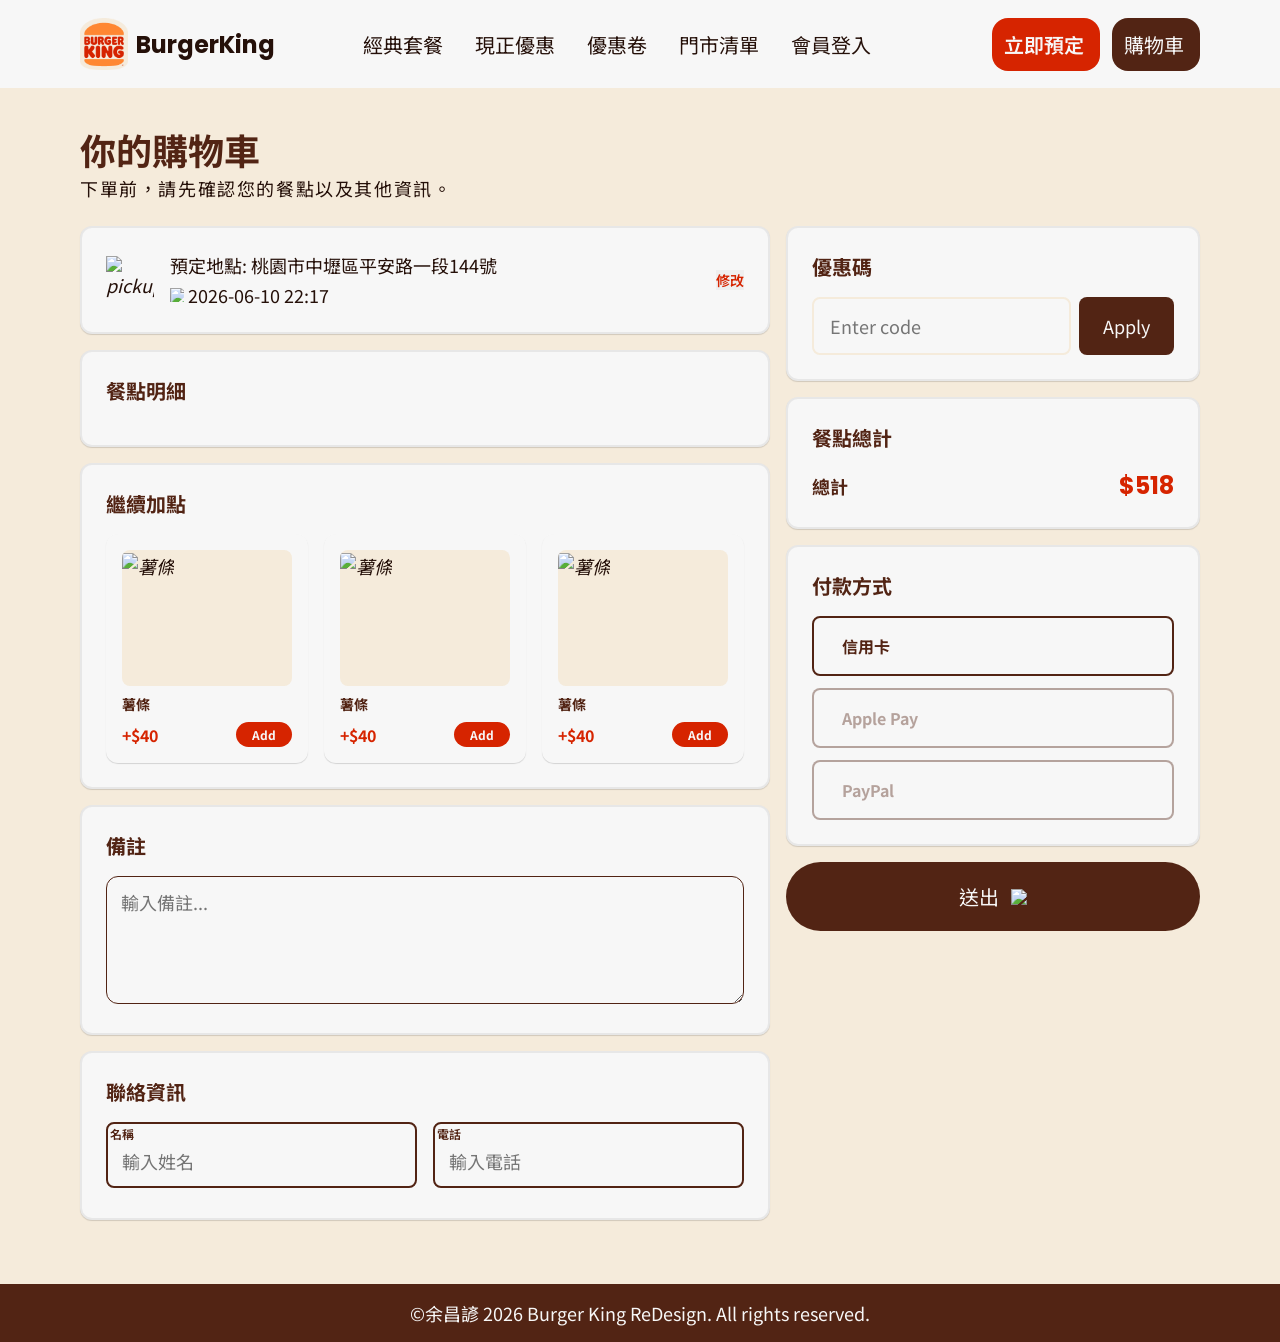
==== cart.html @ ab944189 "cart page render" ====
<!DOCTYPE html>
<html lang="en">

<head>
    <meta charset="UTF-8">
    <meta name="viewport" content="width=device-width, initial-scale=1.0">
    <title>Document</title>

    <head>
        <meta charset="UTF-8">
        <meta name="viewport" content="width=device-width, initial-scale=1.0">
        <meta name="description" content="漢堡王官方網站。提供經典火烤牛肉華堡、美味炸雞、點心及期間限定新品。立即線上點餐，查詢全台門市資訊與最新超值優惠券！">
        <title>BurgerKing</title>

        <!--==========FAVICON==========-->
        <link rel="icon" type="image/png" href="./favicon-96x96.png" sizes="96x96" />
        <link rel="icon" type="image/svg+xml" href="./favicon.svg" />
        <link rel="shortcut icon" href="./favicon.ico" />
        <link rel="apple-touch-icon" sizes="180x180" href="./apple-touch-icon.png" />
        <meta name="apple-mobile-web-app-title" content="BurgerKing" />
        <link rel="manifest" href="./site.webmanifest" />

        <!--==========REMIX ICON==========-->
        <link rel="stylesheet" href="https://cdnjs.cloudflare.com/ajax/libs/remixicon/4.6.0/remixicon.css">

        <!--==========CSS==========-->
        <link rel="stylesheet" href="./styles/shared.css">
        <link rel="stylesheet" href="./styles/main.css">
        <link rel="stylesheet" href="./styles/cart.css">
    </head>
</head>

<body>
    <!-- ==========HEADER========== -->
    <header id="header" class="header">
        <nav class="nav container">
            <div class="nav__links">
                <a href="./index.html" class="nav__logo popping-font">
                    <img src="./images/logo.png" alt="Logo">
                    <span>BurgerKing</span>
                </a>

                <div class="nav__menu" id="nav-menu">
                    <ul class="nav__list">
                        <li><a href="./menu.html" class="nav__link">經典套餐</a></li>
                        <li><a href="#" class="nav__link">現正優惠</a></li>
                        <li><a href="#" class="nav__link">優惠卷</a></li>
                        <li><a href="#" class="nav__link">門市清單</a></li>
                        <li><a href="#" class="nav__link">會員登入</a></li>
                    </ul>

                    <!-- Socials -->
                    <div class="nav__socials">
                        <a href="https://www.facebook.com/BurgerKingTW/?locale=zh_TW" class="nav__social-link"
                            target="_blank">
                            <img src="./images/facebook-icon.svg" alt="facebook">
                        </a>
                        <a href="https://www.instagram.com/burgerking_tw/" class="nav__social-link" target="_blank">
                            <img src="./images/instagram-icon.svg" alt="instagram">
                        </a>
                        <a href="https://www.threads.com/@burgerking_tw?hl=zh-tw" class="nav__social-link"
                            target="_blank">
                            <img src="./images/threads.svg" alt="threads">
                        </a>
                        <a href="https://page.line.me/188tlqyu?openQrModal=true" class="nav__social-link"
                            target="_blank">
                            <img src="./images/line.png" alt="line">
                        </a>
                    </div>
                </div>

            </div>
            <!-- Actions -->
            <div class="nav__actions">
                <a href="#order" class="nav__action nav__action-order">立即預定<i class="ri-restaurant-line"></i></a>
                <a href="#" class="nav__action nav__action-cart"><span>購物車</span><i
                        class="ri-shopping-cart-2-fill"></i></a>
                <a href="#" class="nav__action nav__action-member"><i class="ri-user-fill"></i></a>

                <!-- Toggle Button -->
                <div class="nav__toggle" id="nav-toggle">
                    <i class="ri-menu-line"></i>
                </div>
            </div>
        </nav>

        <!-- Order Info -->
        <div id="order-info" class="header__order-info">
            <div class="container">
                <span></span>
                <!-- Modify-Button -->
                <button type="button" id="modify-button">修改</button>
            </div>
        </div>
    </header>
    <!-- ==========MAIN========== -->
    <main class="main">
        <section class="section cart-page">
            <div class="container cart-page__container">
                <div class="cart-page__intro">
                    <h1 class="cart-page__title">你的購物車</h1>
                    <p class="cart-page__subtitle">下單前，請先確認您的餐點以及其他資訊。</p>
                </div>

                <div class="cart-page__content">
                    <div class="cart-page__main">
                        <section class="card card--pickup">
                            <div class="card__pickup-info">
                                <img class="pickup-card__icon"
                                    src="https://www.figma.com/api/mcp/asset/c7852046-02f6-4cb2-a189-861fefd452c1"
                                    alt="pickup icon" />
                                <div class="pickup-card__details">
                                    <div class="pickup-card__row">
                                        <span class="pickup-card__text">預定地點:</span>
                                        <span class="pickup-card__text">桃園市中壢區平安路一段144號</span>
                                    </div>
                                    <div class="pickup-card__row">
                                        <img class="quantity-control__icon"
                                            src="https://www.figma.com/api/mcp/asset/c4448ecb-9033-43ff-9826-5d9e1d7aff9e"
                                            alt="time icon" />
                                        <span class="pickup-card__text">2026-06-10 22:17</span>
                                    </div>
                                </div>
                            </div>
                            <button class="pickup-card__button" type="button">修改</button>
                        </section>

                        <section class="card">
                            <h2 class="section-title">餐點明細</h2>
                            <ul id="order-list" class="order__list">
                            </ul>
                        </section>

                        <section class="card">
                            <h2 class="section-title">繼續加點</h2>
                            <div class="addon-list">
                                <article class="addon-card">
                                    <div class="addon-card__image">
                                        <img src="https://www.figma.com/api/mcp/asset/be5968bc-6c50-48ff-abea-96df9eb266c2"
                                            alt="薯條" />
                                    </div>
                                    <h3 class="addon-card__title">薯條</h3>
                                    <div class="addon-card__footer">
                                        <span class="addon-card__price">+$40</span>
                                        <button class="addon-card__button" type="button">Add</button>
                                    </div>
                                </article>
                                <article class="addon-card">
                                    <div class="addon-card__image">
                                        <img src="https://www.figma.com/api/mcp/asset/be5968bc-6c50-48ff-abea-96df9eb266c2"
                                            alt="薯條" />
                                    </div>
                                    <h3 class="addon-card__title">薯條</h3>
                                    <div class="addon-card__footer">
                                        <span class="addon-card__price">+$40</span>
                                        <button class="addon-card__button" type="button">Add</button>
                                    </div>
                                </article>
                                <article class="addon-card">
                                    <div class="addon-card__image">
                                        <img src="https://www.figma.com/api/mcp/asset/be5968bc-6c50-48ff-abea-96df9eb266c2"
                                            alt="薯條" />
                                    </div>
                                    <h3 class="addon-card__title">薯條</h3>
                                    <div class="addon-card__footer">
                                        <span class="addon-card__price">+$40</span>
                                        <button class="addon-card__button" type="button">Add</button>
                                    </div>
                                </article>
                            </div>
                        </section>

                        <section class="card textarea-card">
                            <h2 class="section-title">備註</h2>
                            <textarea class="note__textarea" placeholder="輸入備註..."></textarea>
                        </section>

                        <section class="card">
                            <h2 class="section-title">聯絡資訊</h2>
                            <div class="contact-form">
                                <label class="field">
                                    <span class="field__label">名稱</span>
                                    <input class="field__input" type="text" value="" placeholder="輸入姓名" />
                                </label>
                                <label class="field">
                                    <span class="field__label">電話</span>
                                    <input class="field__input" type="text" value="" placeholder="輸入電話" />
                                </label>
                            </div>
                        </section>
                    </div>

                    <aside class="cart-page__sidebar">
                        <section class="card">
                            <h2 class="section-title">優惠碼</h2>
                            <div class="promo-card__form">
                                <input class="promo-card__input" type="text" placeholder="Enter code" />
                                <button class="promo-card__button" type="button">Apply</button>
                            </div>
                        </section>

                        <section class="card">
                            <h2 class="section-title">餐點總計</h2>
                            <div class="summary-card__row">
                                <span class="summary-card__label">總計</span>
                                <span class="summary-card__value">$518</span>
                            </div>
                        </section>

                        <section class="card">
                            <h2 class="section-title">付款方式</h2>
                            <div class="payment-options">
                                <label class="payment-option payment-option--active">
                                    <i class="ri-bank-card-line payment-option__icon"></i>
                                    <span class="payment-option__label">信用卡</span>
                                    <i class="ri-radio-button-fill payment-option__radio"></i>
                                </label>
                                <label class="payment-option">
                                    <i class="ri-wallet-line payment-option__icon"></i>
                                    <span class="payment-option__label">Apple Pay</span>
                                    <i class="ri-radio-button-fill payment-option__radio"></i>
                                </label>
                                <label class="payment-option">
                                    <i class="ri-paypal-line payment-option__icon"></i>
                                    <span class="payment-option__label">PayPal</span>
                                    <i class="ri-radio-button-fill payment-option__radio"></i>
                                </label>
                            </div>
                        </section>

                        <button class="submit-button" type="button">
                            <span>送出</span>
                            <img class="submit-button__icon"
                                src="https://www.figma.com/api/mcp/asset/ca2f318b-9479-4e0a-8581-3a0efdaa0ff8"
                                alt="submit" />
                        </button>
                    </aside>
                </div>
            </div>
        </section>
    </main>

    <!-- ==========FOOTER========== -->
    <footer class="footer">
        <div class="footer__copyright">
            ©余昌諺 2026 Burger King ReDesign. All rights reserved.
        </div>
    </footer>
    <!-- ==========SHARED JS========== -->
    <script src="./scripts/shared.js"></script>

    <!-- ==========MENU JS========== -->
    <script src="./scripts/cart.js"></script>
</body>

</html>
---- styles/shared.css ----
/* =================== GOOGLE FONTS ========================== */
@import url('https://fonts.googleapis.com/css2?family=Noto+Sans+TC:wght@100..900&display=swap');
@import url('https://fonts.googleapis.com/css2?family=Poppins:wght@300;500;700;900&display=swap');


/* =================== VARIABLES CSS ========================== */
:root {
    --header-height: 5.5rem;
    --order-info-height: 3.5rem;
    /* ==========Colors========== */
    /*Color mode HSL(hue, saturation, lightness)*/
    --first-color: hsla(15, 60%, 20%);
    --first-color-opacity: hsla(15, 60%, 20%, .4);

    --second-color: hsla(25, 100%, 60%);
    --third-color: hsla(10, 100%, 42%);

    --text-color: hsl(15, 60%, 9%);

    --body-color: hsl(36, 56%, 91%);
    --white-color: hsl(0, 0%, 97%);

    --section-color: hsla(15, 60%, 20%, .05);
    --card-stroke-color: hsla(0, 0%, 55%, .15);
    --card-shadow-color: hsla(0, 0%, 0%, .15);

    --scroll-bar-color: hsl(36, 56%, 81%);
    --scroll-thumb-color: hsla(25, 100%, 60%, .7);

    /* ========== Font and typography ========== */
    --body-font: "Noto Sans TC", sans-serif;
    --en-font: "Poppins", sans-serif;

    /* phone size */
    --h1-font-size: 2rem;
    --h2-font-size: 1.5rem;
    --h3-font-size: 1rem;
    --normal-font-size: 1rem;
    --small-font-size: .813rem;

    /* ========== Others ========== */
    --card-border-radious: 2rem;
    --button-border-radious: 1rem;
    --shadow-anime-time: .4s;

}

/* =================== Responsive typography ========================== */
/* desktop size 968 / 1150 */
@media screen and (min-width: 1150px) {
    :root {
        --h1-font-size: 2.25rem;
        --h2-font-size: 1.5rem;
        --h3-font-size: 1.25rem;
        --normal-font-size: 1.125rem;
        --small-font-size: .813rem;
    }
}

/* ================== CSS RESET / BASE ========================= */
* {
    box-sizing: border-box;
    padding: 0;
    margin: 0;
}

html {
    scroll-behavior: smooth;
}

body,
input,
textarea,
button {
    font-family: var(--body-font);
    font-size: var(--normal-font-size);
}

body {
    background-color: var(--body-color);
    color: var(--text-color);
}

input,
button,
textarea {
    border: none;
    outline: none;
}

button {
    cursor: pointer;
}

h1,
h2,
h3 {
    font-weight: bold;
}

p {
    line-height: 150%;
    letter-spacing: .1rem;
}

ul {
    list-style: none;
}

a {
    text-decoration: none;
}

img {
    max-width: 100%;
    height: auto;
    vertical-align: middle;
    /* replace display block */
    font-style: italic;
    /* img alt */
    object-fit: cover;
}

/*=============== REUSABLE CSS CLASSES ===============*/
.section {
    padding-block: 3rem;
}

.section__title {
    font-size: var(--h2-font-size);
    text-align: center;
    margin-bottom: 2rem;
}

.container {
    max-width: 1120px;
    margin-left: 1.5rem;
    margin-right: 1.5rem;
}

.main {
    overflow: clip;
}

.popping-font {
    color: var(--text-color);
    font-family: var(--en-font);
    font-size: 1.5rem;
    font-weight: bold;
}

/*=============== HEADER ===============*/
.header {
    position: fixed;
    z-index: 1000;
    width: 100%;
    top: 0;
    left: 0;
    background-color: var(--white-color);
    transition: box-shadow var(--shadow-anime-time);
}

.nav {
    height: var(--header-height);
    display: flex;
    justify-content: space-between;
    align-items: center;
}

.nav__logo {
    display: flex;
    align-items: center;
    column-gap: .5rem;
}

.nav__logo img {
    width: 48px;
}

.nav__logo span {
    display: none;
}

.nav__actions {
    display: flex;
    align-items: center;
    column-gap: .75rem;
}

.nav__action,
.nav__toggle {
    display: flex;
    align-items: center;
    column-gap: .25rem;
    padding: .75rem;
    color: var(--white-color);
    background-color: var(--first-color);
    border-radius: var(--button-border-radious);
    font-size: 1.25rem;
    transition: box-shadow var(--shadow-anime-time);
}

.nav__action:hover,
.nav__toggle:hover {
    box-shadow: 0 0 12px var(--second-color);
}

.nav__action-order {
    background-color: var(--third-color);
    font-size: var(--h3-font-size);
    font-weight: 600;
}

.nav__action-cart span {
    display: none;
}

.nav__action-member {
    display: none;
}

.nav__toggle {
    background-color: var(--first-color);
    color: var(--white-color);
    cursor: pointer;
    display: flex;
}

/*Navigation for mobile devices*/
@media screen and (max-width: 1150px) {
    .nav__menu {
        position: fixed;
        z-index: 100;
        width: 100%;
        top: -120%;
        left: 0;
        background-color: var(--white-color);
        box-shadow: 0 4px 16px var(--card-shadow-color);
        transition: top .4s;
    }

    .nav__socials {
        padding-block: 2rem;
        display: flex;
        justify-content: center;
        column-gap: 1.5rem;
    }

    .nav__link:hover {
        border-bottom: solid 1px var(--second-color);
    }

    .nav__social-link img {
        width: 48px;
        padding: .5rem;
        border-radius: .5rem;
        transition: transform .4s;
    }

    .nav__social-link img:hover {
        transform: translateY(-8px);
        box-shadow: 0 4px 8px var(--card-shadow-color);
    }

}

.nav__list {
    display: flex;
    flex-direction: column;
    padding-inline: 1.5rem;
}

.nav__link {
    width: 100%;
    display: flex;
    justify-content: center;
    font-size: var(--h3-font-size);
    color: var(--text-color);
    transition: color .4s, border-bottom .4s;
    padding-block: 1.25rem;
    border-bottom: solid 1px var(--text-color);
}

.nav__link:hover {
    color: var(--second-color);
}

.header__order-info {
    display: none;
    align-items: center;
    justify-content: center;
    height: var(--order-info-height);
    background-color: var(--third-color);
    color: var(--white-color);
}

.header__order-info .container {
    display: flex;
    align-items: center;
    column-gap: 1rem;
}

.header__order-info button {
    width: 80px;
    background-color: var(--white-color);
    color: var(--text-color);
    border-radius: var(--button-border-radious);
}

/* show order info */
.show-info {
    display: flex;
}

/* show menu */
.show-menu {
    top: var(--header-height);
}

/* scroll header */
.scroll-header {
    box-shadow: 0 2px 16px var(--card-shadow-color);
}

/*=============== CARD ===============*/
.card {
    width: 260px;
    padding: 1rem 1rem 1.5rem 1rem;
    background-color: var(--white-color);
    box-shadow: 0 2px 12px var(--card-shadow-color);
    border-radius: var(--card-border-radious);
    border: solid 2px var(--card-stroke-color);
    overflow: clip;
}

.card__img {
    width: 100%;
}

.card__info {
    display: grid;
    row-gap: .75rem;
}

.card__info>div {
    display: flex;
    justify-content: space-between;
    align-items: center;
}

.card__price {
    font-size: var(--h2-font-size);
    font-family: var(--en-font);
    color: var(--first-color);
    font-weight: bold;
}

.card__icon {
    background-color: var(--third-color);
    font-size: 1.5rem;
    color: var(--white-color);
    padding: .5rem;
    border-radius: .5rem;
    transition: transform .4s, box-shadow .4s;
}

.card__icon:hover {
    transform: translateY(-.5rem);
    box-shadow: 0 4px 12px var(--card-shadow-color);
}

/*=============== SCROLL UP ===============*/
.scroll__up {
    position: fixed;
    z-index: 100;
    right: 2rem;
    bottom: -50%;
    background-color: var(--second-color);
    color: var(--first-color);
    box-shadow: 0 2px 16px var(--card-shadow-color);
    padding: .75rem;
    display: inline-flex;
    border-radius: .5rem;
    transition: transform .4s, bottom .4s;
}

.scroll__up i {
    font-size: 1rem;
    color: var(--text-color)
}

.scroll__up:hover {
    transform: translateY(-.5rem);
}

/*show scroll*/
.show-scroll {
    bottom: 3rem;
}

/*scroll for large devices*/
@media screen and (min-width:1150px) {
    .scroll__up {
        right: 3rem;
    }

    .scroll__up i {
        font-size: 1.25rem;
    }
}

/*=============== SCROLL BAR ===============*/
::-webkit-scrollbar {
    width: .75rem;
}

::-webkit-scrollbar-track {
    background-color: var(--scroll-bar-color);
}

::-webkit-scrollbar-thumb {
    background-color: var(--scroll-thumb-color);
}
---- styles/main.css ----
/*=============== HOME ===============*/
.home {
    padding-top: var(--header-height);
}

/*=============== POPULAR ===============*/
.popular {
    background-color: var(--section-color);
    position: relative;
    overflow: clip;
}

.popular__container {
    display: grid;
    grid-template-columns: 100%;
    padding-block: 1rem;
    overflow: clip;
}

.popular__swiper {
    justify-content: center;
}

.popular__card {
    cursor: pointer;
}

/*====Swiper====*/
.home__swiper {
    overflow: visible;
    margin-inline: initial
}

.popular__swiper {
    margin-inline: 1rem;
    margin-block: 1rem 4rem;
    overflow: visible;
}


.home__pagination .swiper-pagination-bullet {
    width: 2rem;
    height: .5rem;
    border-radius: 1rem;
    background-color: var(--white-color);
    transition: .3s;
}

.popular__card {
    transition: transform .4s;
}

.popular__card.swiper-slide-active {
    transform: scale(1.1);
}

.popular__pagination .swiper-pagination-bullet {
    width: 1.5rem;
    height: .25rem;
    border-radius: 1rem;
    background-color: var(--first-color);
    transition: .3s;
}

.popular .swiper-pagination {
    bottom: -3.5rem;
}


/*=============== MENU ===============*/
.menu__category {
    display: grid;
    gap: 2rem;
    grid-template-columns: repeat(2, auto);
    place-items: center;
    justify-content: center;
}

.category__item {
    width: 140px;
    background-color: var(--white-color);
    border-radius: var(--card-border-radious);
    box-shadow: 2px 4px 16px var(--card-shadow-color);
    position: relative;
    overflow: clip;
}

.category__item h3 {
    width: max-content;
    color: var(--white-color);
    position: absolute;
    z-index: 10;
    bottom: 2rem;
    left: 50%;
    transform: translateX(-50%);
    text-shadow: 0px 0px 4px hsla(0, 0%, 0%, .75);
}

.category__item::after {
    content: ' ';
    display: block;
    position: absolute;
    top: 0;
    left: 0;
    width: 100%;
    height: 100%;
    background-color: hsla(0, 0%, 0%, .05);
    transition: background-color .4s;
}

.category__item:hover::after {
    background-color: transparent;
}

/*=============== ORDER ===============*/
.order {
    background-color: var(--section-color);
}

.order__bg {
    display: none;
}

.order__container {
    display: grid;
    row-gap: 2rem;
    background-color: var(--white-color);
    padding-inline: 3.5rem;
    padding-block: 3rem;
}

.order__buttons {
    display: flex;
    padding: .25rem;
    border-radius: 2rem;
    overflow: clip;
    background-color: var(--first-color);
}

.order__button {
    padding-block: 1rem;
    color: var(--white-color);
    border-radius: 2rem;
    flex-grow: 1;
    background-color: transparent;
}

.order__button--active {
    background-color: var(--second-color);
    color: var(--text-color);
}

.order__title .section__title {
    margin-bottom: .5rem;
}

.section__subtitle {
    display: block;
    text-align: center;
}

.order__form {
    display: none;
    row-gap: 1rem;
}

.order__form label {
    display: block;
    margin-bottom: .25rem;
}

.order__form input,
.order__form select {
    width: 100%;
    padding: 1rem;
    border-radius: .5rem;
    border: solid 1px var(--text-color);
    background-color: transparent;
    cursor: pointer;
    font-size: 1rem;
}

.form__container {
    display: flex;
    flex-direction: column;
    row-gap: 1rem;
}

.form__wrapper select {
    appearance: none;
}

.form__wrapper {
    position: relative;
}

.form__wrapper i {
    position: absolute;
    right: 1.25rem;
    bottom: 50%;
    transform: translateY(50%);
    color: var(--text-color);
    font-size: 1.25rem;
    pointer-events: none;
}

.order__form button {
    padding-block: 1rem;
    background-color: var(--third-color);
    color: var(--white-color);
    display: flex;
    justify-content: center;
    align-items: center;
    column-gap: .25rem;
    border-radius: .5rem;
}

.order__form button i {
    font-size: 1.25rem;
}

.order__form button:hover {
    box-shadow: 0 2px 16px var(--card-shadow-color);
}

/*Show Order Form*/
.show-form {
    display: grid;
}

/*=============== FOOTER ===============*/
.footer__info {
    display: none;
}

.footer__container {
    padding-block: 3rem;
}

.footer__nav {
    display: flex;
    flex-direction: column;
    row-gap: 4rem;
}

.footer__nav-list {
    display: grid;
    row-gap: .5rem;
}

.footer__nav-title {
    font-size: var(--h3-font-size);
    color: var(--first-color);
    font-weight: 600;
    border-left: solid 4px var(--second-color);
    padding-left: .5rem;
}

.footer__nav-link {
    color: var(--text-color);
}

.footer__nav-link:hover {
    color: var(--first-color)
}

.footer__copyright {
    background-color: var(--first-color);
    display: flex;
    justify-content: center;
    align-items: center;
    padding: 1rem;
    color: var(--white-color);
    text-align: center;
}



/*=============== BREAKPOINTS ===============*/
/*For medium devuces*/
@media screen and (min-width: 540px) {
    .menu__category {
        grid-template-columns: repeat(3, auto);
    }
}

@media screen and (min-width: 768px) {
    .menu__category {
        grid-template-columns: repeat(4, auto);
    }

    .order {
        position: relative;
        overflow: clip;
    }

    .order__bg {
        display: block;
        position: absolute;
        z-index: 1;
        opacity: .15;
    }

    .order__bg-burger {
        top: 35%;
        left: -10%;
        rotate: 12deg;
    }

    .order__bg-fries {
        top: 0%;
        right: -10%;
        rotate: -12deg;
    }

    .order__container {
        width: 600px;
        margin: auto;
        border-radius: var(--card-border-radious);
        box-shadow: 0 4px 16px var(--card-shadow-color);
        position: relative;
        z-index: 10;
    }

    .footer__nav {
        flex-direction: row;
        justify-content: space-around;
    }

    .footer__nav {
        align-items: start;
    }

    .footer__nav-list li:first-child {
        margin-bottom: 1rem;
    }
}

/*For Large devuces*/
@media screen and (min-width: 1150px) {
    .container {
        margin-inline: auto;
    }

    .section {
        padding-block: 4rem;
    }

    .section__title {
        margin-bottom: 2.5rem;
    }

    .nav__socials {
        display: none;
    }

    .nav__toggle {
        display: none;
    }

    .nav__links {
        display: flex;
        align-items: center;
        column-gap: 4rem;
    }

    .nav__logo span {
        display: block;
    }

    .nav__list {
        flex-direction: row;
        column-gap: 2rem;
    }

    .nav__link {
        border-bottom: none;
    }

    .nav__action-cart span {
        display: block;
    }

    .home__banner img {
        display: block;
        margin-inline: auto;
    }

    .menu__category {
        grid-template-columns: repeat(4, auto);
    }

    .category__item {
        width: 200px;
    }

    .order__container {
        width: 720px;
    }

    .form__container {
        flex-direction: row;
        column-gap: 1rem;
    }

    .form__container>div {
        width: 100%;
    }

    .footer__container {
        display: flex;
        column-gap: 8rem;
    }

    .footer__info {
        display: block;
        width: 500px;
    }

    .footer__data-title {
        font-size: var(--h1-font-size);
        color: var(--third-color);
        margin-bottom: .25rem;
    }

    .footer__social {
        margin-top: 2.5rem;
    }

    .footer__social-title {
        color: var(--second-color);
        margin-bottom: 1rem;
    }

    .social__links {
        display: flex;
        column-gap: 1rem;
    }

    .social__link {
        display: flex;
        color: var(--text-color);
        background-color: var(--white-color);
        font-size: 2.5rem;
        padding: .25rem;
        border-radius: .5rem;
        box-shadow: 0 2px 12px var(--card-shadow-color);
        transition: color .4s, transform .4s;
    }

    .social__link:hover {
        color: var(--second-color);
        transform: translateY(-4px)
    }

    .footer__nav {
        flex-grow: 1;
        justify-content: space-between;

    }
}

/*=============== DIALOG ===============*/
.dialog {
    min-width: 240px;
    text-align: center;
    top: 50%;
    left: 50%;
    transform: translate(-50%, -50%);
    padding: 3rem 1.5rem;
    border: none;
    border-radius: var(--card-border-radious);
    box-shadow: 0 2px 16px hsla(0, 100%, 100%, .3);
}

.dialog i {
    display: block;
    font-size: 3rem;
    color: var(--first-color);
    margin-bottom: 2rem;
}

.dialog__title {
    font-size: var(--h2-font-size);
    color: var(--text-color);
    margin-bottom: .5rem;
}

.dialog__desc {
    color: var(--text-color);
    margin-bottom: 2rem;
}

.dialog__button {
    width: 100%;
    padding-block: 1rem;
    color: var(--white-color);
    background-color: var(--third-color);
    display: flex;
    justify-content: center;
    align-items: center;
    border-radius: .5rem;
}


.dialog::backdrop {
    background-color: var(--first-color-opacity);
}
---- styles/cart.css ----
.cart-page {
    padding: 8rem 0 4rem;
}

.cart-page__intro {
    display: flex;
    flex-direction: column;
    gap: 0.25rem;
    margin-bottom: 1.5rem;
}

.cart-page__title {
    font-size: var(--h1-font-size);
    color: var(--first-color);
    line-height: 1.2;
}

.cart-page__subtitle {
    font-size: var(--normal-font-size);
    color: var(--text-color);
}

.cart-page__content {
    display: grid;
    gap: 1rem;
}

.cart-page__main,
.cart-page__sidebar {
    display: grid;
    gap: 1rem;
}

.card {
    width: initial;
    background-color: var(--white-color);
    border-radius: 0.75rem;
    box-shadow: 0 1px 1px var(--card-shadow-color);
    padding: 1rem;
}

.card--pickup {
    display: flex;
    align-items: center;
    justify-content: space-between;
    gap: 1rem;
}

.card__pickup-info {
    display: flex;
    align-items: center;
    gap: 1rem;
    min-width: 0;
}

.pickup-card__icon {
    flex-shrink: 0;
    width: 3rem;
    height: 3rem;
}

.pickup-card__details {
    display: flex;
    flex-direction: column;
    gap: 0.25rem;
    min-width: 0;
}

.pickup-card__row {
    display: flex;
    align-items: center;
    gap: 0.25rem;
}

.pickup-card__text {
    font-size: var(--normal-font-size);
    color: var(--text-color);
}

.pickup-card__button {
    color: var(--third-color);
    font-weight: 600;
    font-size: 0.875rem;
}

.section-title {
    font-size: 1.25rem;
    color: var(--first-color);
    margin-bottom: 1rem;
}

.order-item__layout {
    display: flex;
    flex-direction: column;
    gap: 1rem;
    padding-bottom: 1rem;
    border-bottom: 1px solid var(--first-color-opacity);
}

.order-item__image {
    width: 8rem;
    height: 8rem;
    border-radius: 0.5rem;
    background-color: var(--body-color);
    overflow: hidden;
    flex-shrink: 0;
}

.order-item__content {
    display: flex;
    flex-direction: column;
    gap: 0.75rem;
    flex: 1;
}

.order-item__top {
    display: flex;
    justify-content: space-between;
    align-items: flex-start;
    gap: 1rem;
}

.order-item__name {
    font-size: 1.25rem;
    color: var(--first-color);
}

.order-item__price {
    font-size: 1.5rem;
    color: var(--third-color);
    font-family: var(--en-font);
    font-weight: 700;
}

.order-item__details {
    display: flex;
    flex-direction: column;
    gap: 0.15rem;
    color: var(--text-color);
}

.order-item__actions {
    display: flex;
    align-items: center;
    justify-content: space-between;
    gap: 1rem;
    margin-top: auto;
}

.order-item__actions i {
    display: block;
    font-size: 1.25rem;
    cursor: pointer;
}

.quantity-control {
    display: inline-flex;
    align-items: center;
    gap: 1rem;
    padding: 0.25rem 0.75rem;
    border-radius: 999px;
    background-color: var(--body-color);
}

.quantity-control__icon {
    width: 0.875rem;
    height: 0.875rem;
}

.quantity-control__value {
    font-size: 1rem;
    font-weight: 700;
    color: var(--first-color);
}

.order__list li {
    margin-bottom: 1rem;
}

.order-item__trash {
    display: flex;
    align-items: center;
    padding: .25em;
    color: var(--third-color);
    background-color: transparent;
}

.order-item__trash i {
    font-size: 1.5rem;
}

.addon-list {
    display: grid;
    gap: 1rem;
    grid-template-columns: repeat(auto-fit, minmax(200px, 1fr));
}

.addon-card {
    display: flex;
    flex-direction: column;
    gap: 0.5rem;
    padding: 1rem;
    background-color: var(--white-color);
    border-radius: 0.75rem;
    box-shadow: 0 1px 1px var(--card-shadow-color);
}

.addon-card__image {
    width: 100%;
    aspect-ratio: 1.25 / 1;
    border-radius: 0.5rem;
    overflow: hidden;
    background-color: var(--body-color);
}

.addon-card__title {
    font-size: 0.875rem;
    color: var(--first-color);
}

.addon-card__footer {
    display: flex;
    align-items: center;
    justify-content: space-between;
    gap: 0.5rem;
}

.addon-card__price {
    font-size: 1rem;
    font-weight: 700;
    color: var(--third-color);
}

.addon-card__button {
    padding: 0.25rem 1rem;
    border-radius: 999px;
    color: var(--white-color);
    background-color: var(--third-color);
    font-size: 0.75rem;
    font-weight: 700;
}

.textarea-card {
    padding: 1.25rem;
}

.note__textarea {
    width: 100%;
    min-height: 8rem;
    padding: 0.75rem 0.875rem;
    border: 1px solid var(--first-color);
    border-radius: 0.75rem;
    color: var(--first-color-opacity);
    background-color: var(--white-color);
    resize: vertical;
    color: var(--text-color);
}

.contact-form {
    display: grid;
    gap: 1rem;
}

.field {
    display: block;
    position: relative;
    min-height: 4.5rem;
}

.field__label {
    position: absolute;
    top: 0.2rem;
    left: 0.25rem;
    font-size: 0.75rem;
    font-weight: 600;
    color: var(--first-color);
    z-index: 2;
}

.field__input {
    padding: 1.5rem 0.875rem 0.75rem;
    border: 2px solid var(--first-color);
    border-radius: 0.5rem;
    background-color: var(--white-color);
    color: var(--first-color);
    width: 100%;
}

.promo-card__form {
    display: flex;
    gap: 0.5rem;
}

.promo-card__input {
    flex: 1;
    min-width: 0;
    padding: 0.875rem 1rem;
    border: 2px solid var(--body-color);
    border-radius: 0.5rem;
    background-color: var(--white-color);
    color: var(--text-color);
}

.promo-card__button,
.submit-button {
    padding: 0.875rem 1.5rem;
    border-radius: 0.5rem;
    background-color: var(--first-color);
    color: var(--white-color);
    font-weight: 400;
}

.summary-card__row {
    display: flex;
    justify-content: space-between;
    align-items: center;
    gap: 1rem;
}

.summary-card__label {
    font-weight: 700;
    color: var(--first-color);
}

.summary-card__value {
    font-family: var(--en-font);
    font-weight: 700;
    color: var(--third-color);
    font-size: 1.5rem;
}

.payment-options {
    display: grid;
    gap: 0.75rem;
}

.payment-option {
    display: flex;
    align-items: center;
    gap: 0.75rem;
    padding: 1rem;
    border: 2px solid var(--first-color-opacity);
    border-radius: 0.5rem;
    background-color: var(--white-color);
    position: relative;
    color: var(--first-color-opacity);
    cursor: pointer;
}

.payment-option--active {
    border-color: var(--first-color);
}

.payment-option--active i,
.payment-option--active span {
    color: var(--first-color);
}

.payment-option__icon {
    display: flex;
    font-size: 1.5rem;
}

.payment-option__radio {
    display: flex;
    font-size: 1.25rem;
    color: var(--first-color-opacity);
}

.payment-option__label {
    font-size: 1rem;
    font-weight: 700;
    color: var(--first-color-opacity);
}

.payment-option__radio {
    position: absolute;
    right: 0.875rem;
    top: 50%;
    transform: translateY(-50%);
    width: 1.5rem;
    height: 1.5rem;
}

.submit-button {
    display: inline-flex;
    align-items: center;
    justify-content: center;
    gap: 0.75rem;
    width: 100%;
    padding-block: 1.25rem;
    font-size: 1.25rem;
    border-radius: 999px;
}

.submit-button__icon {
    width: 1rem;
    height: 1rem;
}

@media screen and (min-width: 768px) {
    .card {
        padding: 1.5rem;
    }

    .contact-form {
        grid-template-columns: repeat(2, minmax(0, 1fr));
    }

    .order-item__layout {
        flex-direction: row;
    }
}

@media screen and (min-width: 968px) {
    .cart-page__content {
        grid-template-columns: 1.5fr 0.9fr;
        align-items: start;
    }

    .cart-page__sidebar {
        position: sticky;
        top: 6rem;
    }
}
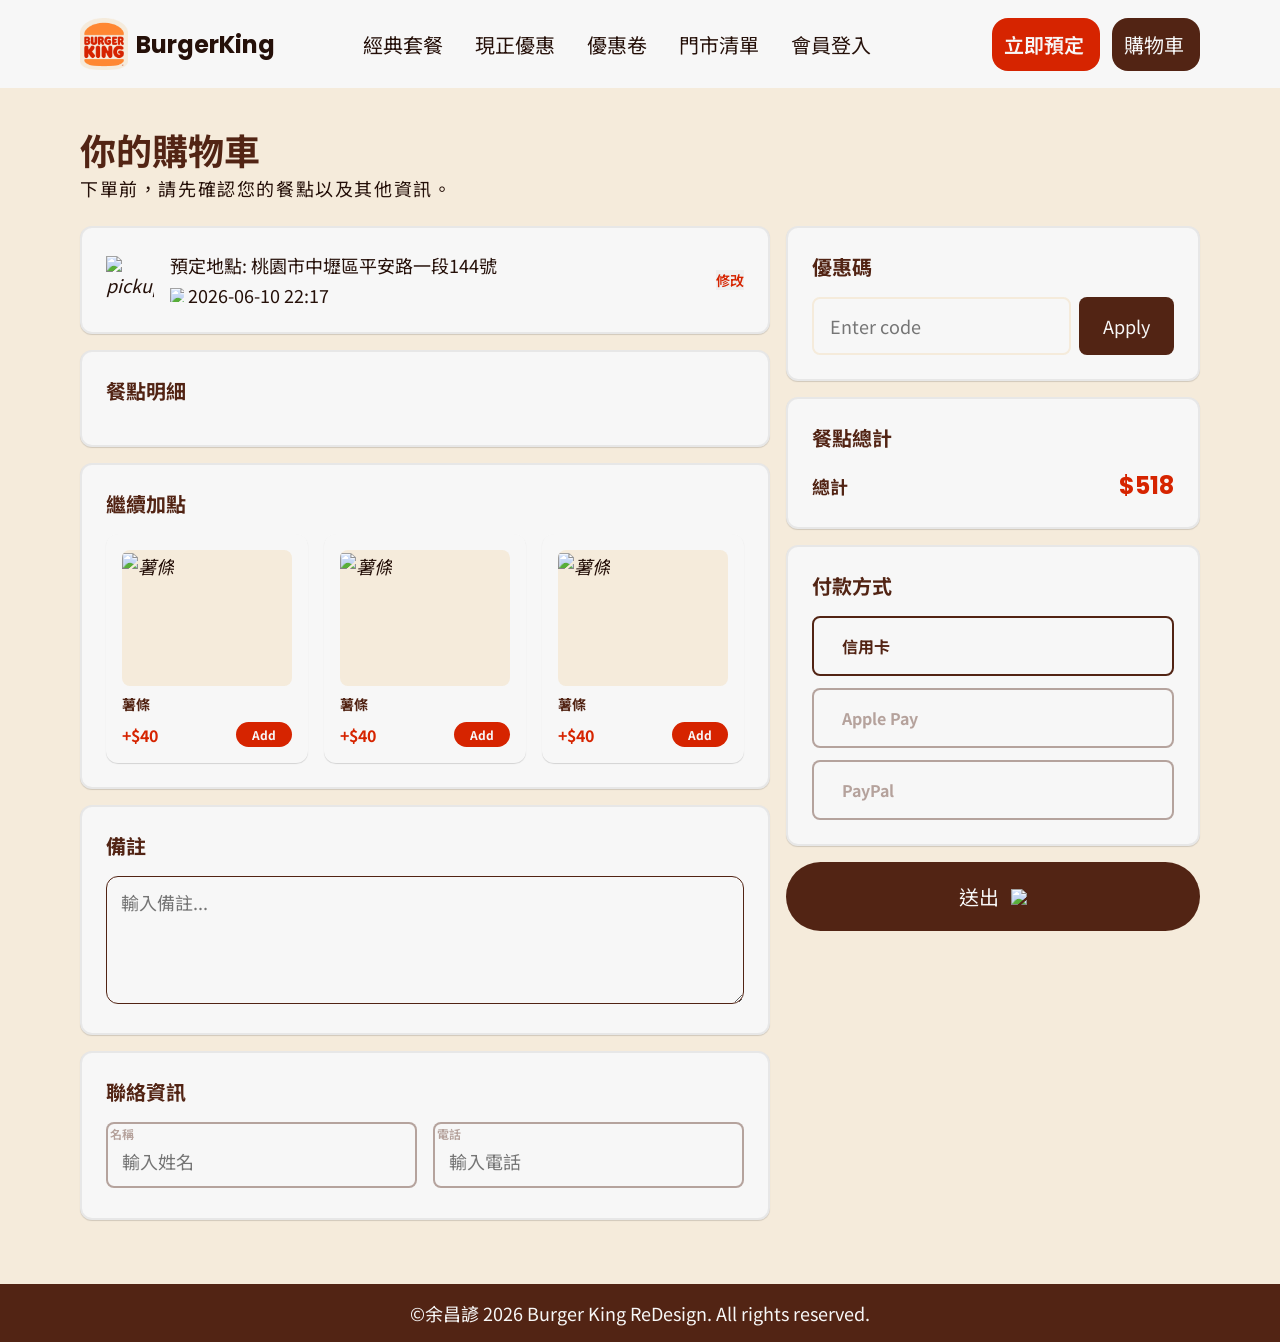
==== commit 49f97ea0: "cart page fixed" ====
--- a/cart.html
+++ b/cart.html
@@ -179,12 +179,12 @@
                             <h2 class="section-title">聯絡資訊</h2>
                             <div class="contact-form">
                                 <label class="field">
+                                    <input class="field__input" type="text" value="" placeholder="輸入姓名" />
                                     <span class="field__label">名稱</span>
-                                    <input class="field__input" type="text" value="" placeholder="輸入姓名" />
                                 </label>
                                 <label class="field">
+                                    <input class="field__input" type="text" value="" placeholder="輸入電話" />
                                     <span class="field__label">電話</span>
-                                    <input class="field__input" type="text" value="" placeholder="輸入電話" />
                                 </label>
                             </div>
                         </section>
--- a/styles/cart.css
+++ b/styles/cart.css
@@ -273,17 +273,27 @@
     left: 0.25rem;
     font-size: 0.75rem;
     font-weight: 600;
-    color: var(--first-color);
+    color: var(--first-color-opacity);
     z-index: 2;
 }
 
 .field__input {
     padding: 1.5rem 0.875rem 0.75rem;
-    border: 2px solid var(--first-color);
+    border: 2px solid var(--first-color-opacity);
     border-radius: 0.5rem;
     background-color: var(--white-color);
     color: var(--first-color);
     width: 100%;
+}
+
+.field__input:focus,
+.field__input:not(:placeholder-shown) {
+    border-color: var(--first-color);
+}
+
+.field__input:focus+.field__label,
+.field__input:not(:placeholder-shown)+.field__label {
+    color: var(--first-color);
 }
 
 .promo-card__form {
@@ -299,6 +309,11 @@
     border-radius: 0.5rem;
     background-color: var(--white-color);
     color: var(--text-color);
+}
+
+.promo-card__input:focus,
+.promo-card__input:not(:placeholder-shown) {
+    border-color: var(--first-color);
 }
 
 .promo-card__button,
